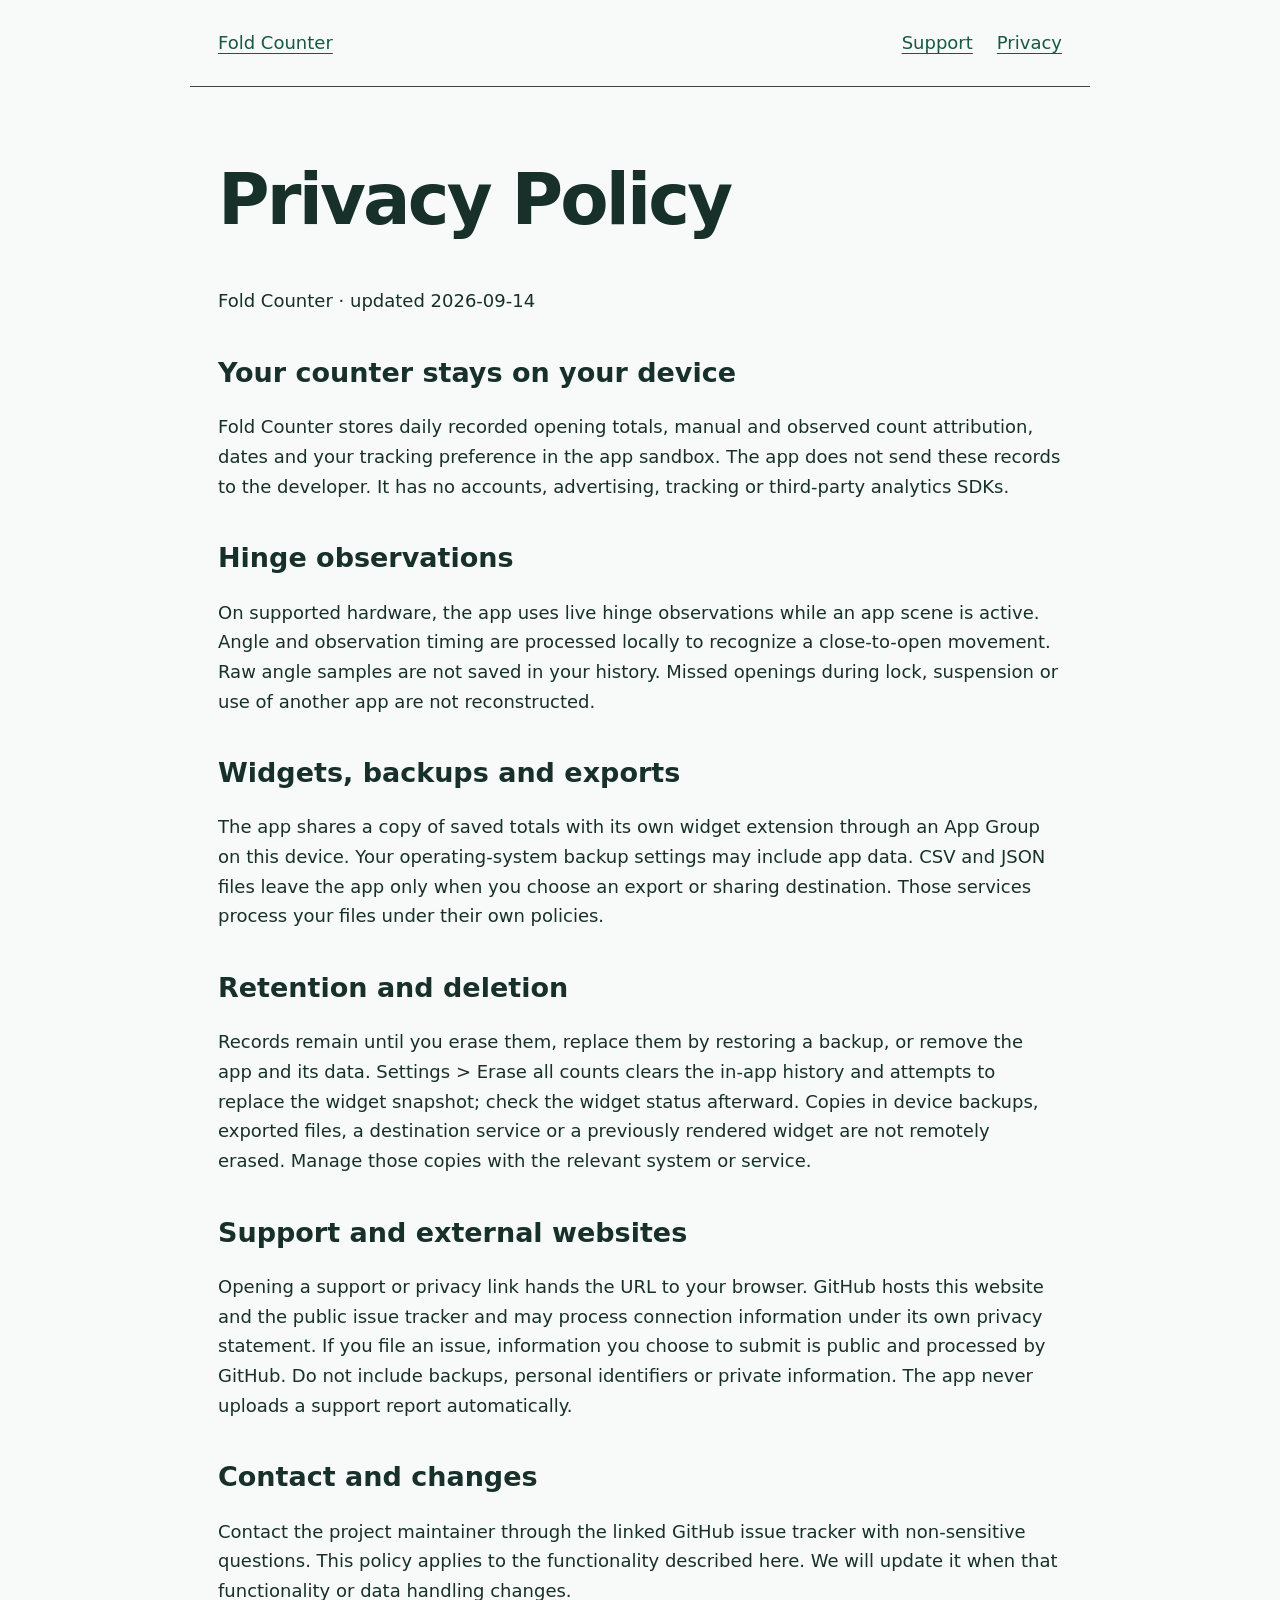
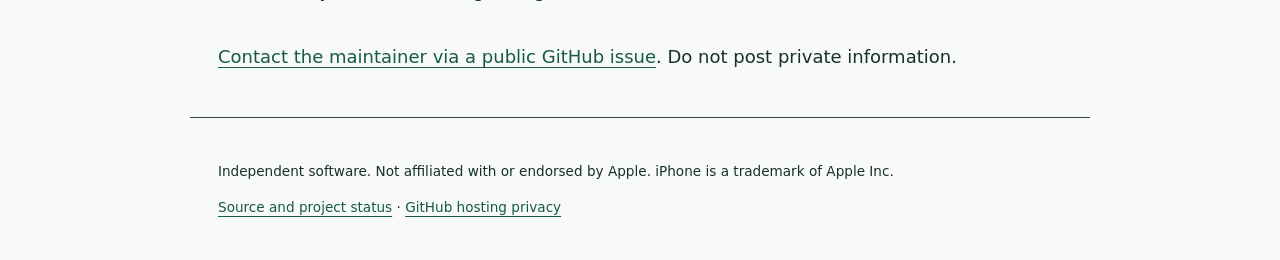
==== site/privacy.html @ 17eff8b4 "Prepare App Store release with ASO research, privacy UI and publishing checks Add qualitative keywor" ====
<!doctype html>
<html lang="en"><head><meta charset="utf-8"><meta name="viewport" content="width=device-width,initial-scale=1">
<title>Privacy Policy | Fold Counter</title><meta name="description" content="Fold Counter privacy policy: local data, counting coverage, widgets, backups and help.">
<link rel="canonical" href="https://seichris.github.io/iphone-duo-fold-counter/privacy.html"><link rel="stylesheet" href="styles.css">
<meta property="og:title" content="Privacy Policy | Fold Counter"><meta property="og:description" content="Fold Counter privacy policy: local data, counting coverage, widgets, backups and help."><meta property="og:type" content="website"><meta property="og:url" content="https://seichris.github.io/iphone-duo-fold-counter/privacy.html">
</head><body><a class="skip" href="#main">Skip to content</a><header><a href="./">Fold Counter</a><nav aria-label="Main"><a href="support.html">Support</a><a href="privacy.html">Privacy</a></nav></header>
<main id="main"><h1>Privacy Policy</h1><p>Fold Counter · updated 2026-09-14</p><section><h2>Your counter stays on your device</h2><p>Fold Counter stores daily recorded opening totals, manual and observed count attribution, dates and your tracking preference in the app sandbox. The app does not send these records to the developer. It has no accounts, advertising, tracking or third-party analytics SDKs.</p></section><section><h2>Hinge observations</h2><p>On supported hardware, the app uses live hinge observations while an app scene is active. Angle and observation timing are processed locally to recognize a close-to-open movement. Raw angle samples are not saved in your history. Missed openings during lock, suspension or use of another app are not reconstructed.</p></section><section><h2>Widgets, backups and exports</h2><p>The app shares a copy of saved totals with its own widget extension through an App Group on this device. Your operating-system backup settings may include app data. CSV and JSON files leave the app only when you choose an export or sharing destination. Those services process your files under their own policies.</p></section><section><h2>Retention and deletion</h2><p>Records remain until you erase them, replace them by restoring a backup, or remove the app and its data. Settings &gt; Erase all counts clears the in-app history and attempts to replace the widget snapshot; check the widget status afterward. Copies in device backups, exported files, a destination service or a previously rendered widget are not remotely erased. Manage those copies with the relevant system or service.</p></section><section><h2>Support and external websites</h2><p>Opening a support or privacy link hands the URL to your browser. GitHub hosts this website and the public issue tracker and may process connection information under its own privacy statement. If you file an issue, information you choose to submit is public and processed by GitHub. Do not include backups, personal identifiers or private information. The app never uploads a support report automatically.</p></section><section><h2>Contact and changes</h2><p>Contact the project maintainer through the linked GitHub issue tracker with non-sensitive questions. This policy applies to the functionality described here. We will update it when that functionality or data handling changes.</p></section><p><a href="https://github.com/seichris/iphone-duo-fold-counter/issues/new">Contact the maintainer via a public GitHub issue</a>. Do not post private information.</p></main><footer><p>Independent software. Not affiliated with or endorsed by Apple. iPhone is a trademark of Apple Inc.</p><p><a href="https://github.com/seichris/iphone-duo-fold-counter">Source and project status</a> · <a href="https://docs.github.com/en/site-policy/privacy-policies/github-general-privacy-statement">GitHub hosting privacy</a></p></footer></body></html>
---- site/styles.css ----
*{box-sizing:border-box}body{margin:0;font:18px/1.65 system-ui,sans-serif;background:#101819;color:#e7f2ee}a{color:#a6edcf;text-underline-offset:4px}a:focus-visible{outline:3px solid #fff;outline-offset:5px}header,main,footer{max-width:900px;margin:auto;padding:28px}header{display:flex;flex-wrap:wrap;gap:24px;justify-content:space-between;border-bottom:1px solid #354843}nav{display:flex;gap:24px}h1{font-size:clamp(2.5rem,7vw,4.4rem);line-height:1.1;letter-spacing:-.04em}h2{line-height:1.25;margin-top:2.5rem}.lead{font-size:1.35rem;color:#bdd4ca}.notice{padding:20px;border:1px solid #67867a;border-radius:12px}.status{font-size:.8rem;text-transform:uppercase;letter-spacing:.12em;color:#a6edcf}section{margin:36px 0}footer{font-size:.85rem;border-top:1px solid #354843}li{margin:.7rem 0}.skip{position:absolute;left:-10000px}.skip:focus{left:16px;top:8px;background:#101819} @media(prefers-color-scheme:light){body{background:#f7faf8;color:#173029}a{color:#165944}.lead{color:#345e4c}.status{color:#245f49}.skip:focus{background:#fff}a:focus-visible{outline-color:#173029}}
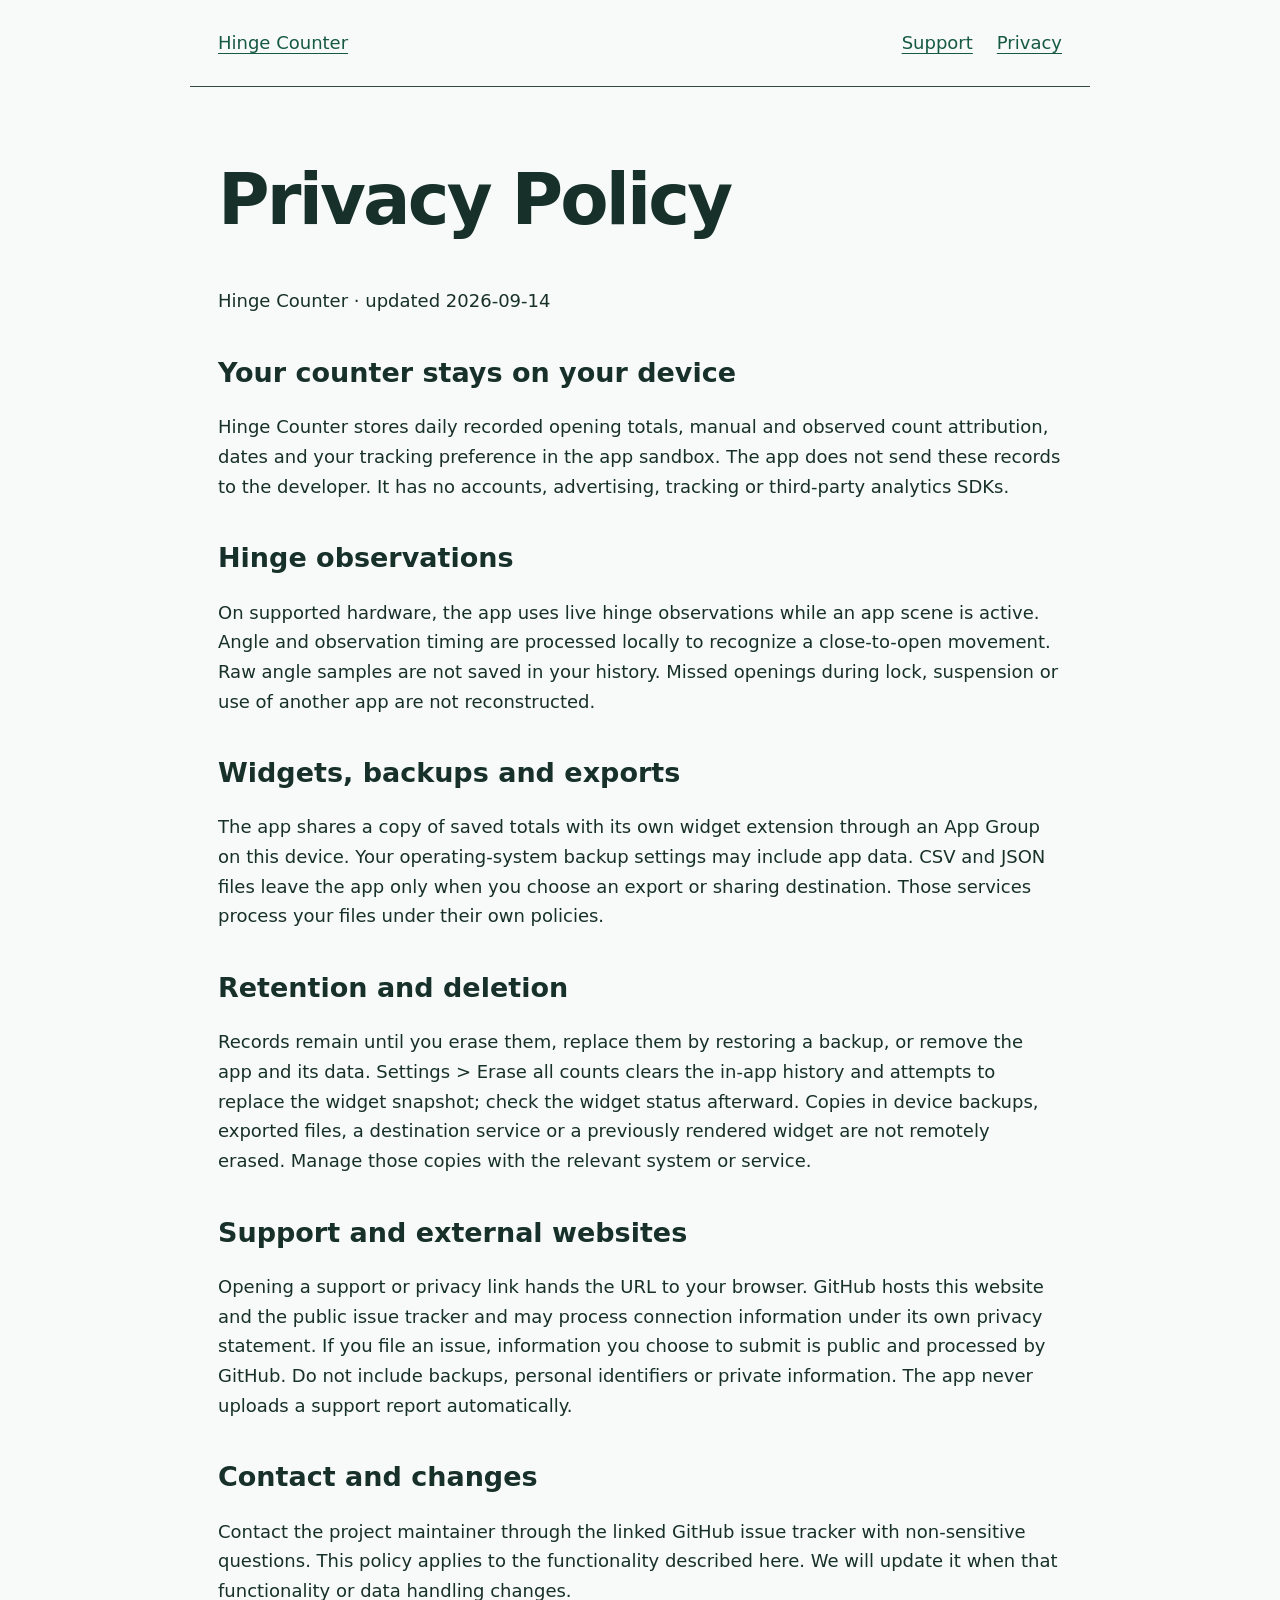
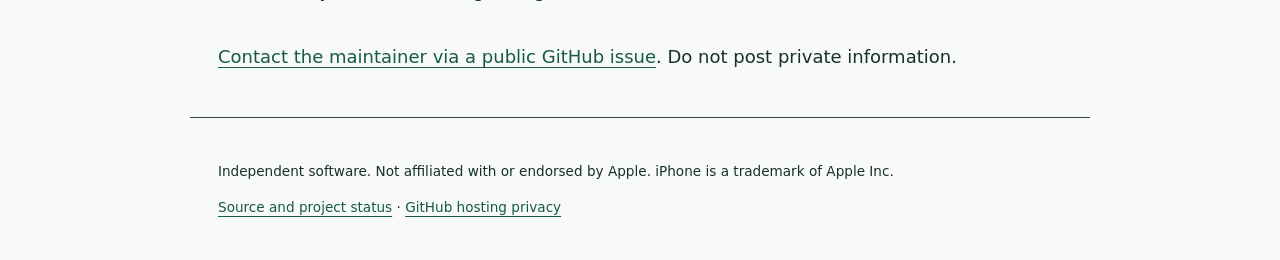
==== commit 871bc429: "Rename product to Hinge Counter and stage release assets" ====
--- a/site/privacy.html
+++ b/site/privacy.html
@@ -1,7 +1,7 @@
 <!doctype html>
 <html lang="en"><head><meta charset="utf-8"><meta name="viewport" content="width=device-width,initial-scale=1">
-<title>Privacy Policy | Fold Counter</title><meta name="description" content="Fold Counter privacy policy: local data, counting coverage, widgets, backups and help.">
-<link rel="canonical" href="https://seichris.github.io/iphone-duo-fold-counter/privacy.html"><link rel="stylesheet" href="styles.css">
-<meta property="og:title" content="Privacy Policy | Fold Counter"><meta property="og:description" content="Fold Counter privacy policy: local data, counting coverage, widgets, backups and help."><meta property="og:type" content="website"><meta property="og:url" content="https://seichris.github.io/iphone-duo-fold-counter/privacy.html">
-</head><body><a class="skip" href="#main">Skip to content</a><header><a href="./">Fold Counter</a><nav aria-label="Main"><a href="support.html">Support</a><a href="privacy.html">Privacy</a></nav></header>
-<main id="main"><h1>Privacy Policy</h1><p>Fold Counter · updated 2026-09-14</p><section><h2>Your counter stays on your device</h2><p>Fold Counter stores daily recorded opening totals, manual and observed count attribution, dates and your tracking preference in the app sandbox. The app does not send these records to the developer. It has no accounts, advertising, tracking or third-party analytics SDKs.</p></section><section><h2>Hinge observations</h2><p>On supported hardware, the app uses live hinge observations while an app scene is active. Angle and observation timing are processed locally to recognize a close-to-open movement. Raw angle samples are not saved in your history. Missed openings during lock, suspension or use of another app are not reconstructed.</p></section><section><h2>Widgets, backups and exports</h2><p>The app shares a copy of saved totals with its own widget extension through an App Group on this device. Your operating-system backup settings may include app data. CSV and JSON files leave the app only when you choose an export or sharing destination. Those services process your files under their own policies.</p></section><section><h2>Retention and deletion</h2><p>Records remain until you erase them, replace them by restoring a backup, or remove the app and its data. Settings &gt; Erase all counts clears the in-app history and attempts to replace the widget snapshot; check the widget status afterward. Copies in device backups, exported files, a destination service or a previously rendered widget are not remotely erased. Manage those copies with the relevant system or service.</p></section><section><h2>Support and external websites</h2><p>Opening a support or privacy link hands the URL to your browser. GitHub hosts this website and the public issue tracker and may process connection information under its own privacy statement. If you file an issue, information you choose to submit is public and processed by GitHub. Do not include backups, personal identifiers or private information. The app never uploads a support report automatically.</p></section><section><h2>Contact and changes</h2><p>Contact the project maintainer through the linked GitHub issue tracker with non-sensitive questions. This policy applies to the functionality described here. We will update it when that functionality or data handling changes.</p></section><p><a href="https://github.com/seichris/iphone-duo-fold-counter/issues/new">Contact the maintainer via a public GitHub issue</a>. Do not post private information.</p></main><footer><p>Independent software. Not affiliated with or endorsed by Apple. iPhone is a trademark of Apple Inc.</p><p><a href="https://github.com/seichris/iphone-duo-fold-counter">Source and project status</a> · <a href="https://docs.github.com/en/site-policy/privacy-policies/github-general-privacy-statement">GitHub hosting privacy</a></p></footer></body></html>
+<title>Privacy Policy | Hinge Counter</title><meta name="description" content="Hinge Counter privacy policy: local data, counting coverage, widgets, backups and help.">
+<link rel="canonical" href="https://seichris.github.io/iphone-duo-hinge-counter/privacy.html"><link rel="stylesheet" href="styles.css">
+<meta property="og:title" content="Privacy Policy | Hinge Counter"><meta property="og:description" content="Hinge Counter privacy policy: local data, counting coverage, widgets, backups and help."><meta property="og:type" content="website"><meta property="og:url" content="https://seichris.github.io/iphone-duo-hinge-counter/privacy.html">
+</head><body><a class="skip" href="#main">Skip to content</a><header><a href="./">Hinge Counter</a><nav aria-label="Main"><a href="support.html">Support</a><a href="privacy.html">Privacy</a></nav></header>
+<main id="main"><h1>Privacy Policy</h1><p>Hinge Counter · updated 2026-09-14</p><section><h2>Your counter stays on your device</h2><p>Hinge Counter stores daily recorded opening totals, manual and observed count attribution, dates and your tracking preference in the app sandbox. The app does not send these records to the developer. It has no accounts, advertising, tracking or third-party analytics SDKs.</p></section><section><h2>Hinge observations</h2><p>On supported hardware, the app uses live hinge observations while an app scene is active. Angle and observation timing are processed locally to recognize a close-to-open movement. Raw angle samples are not saved in your history. Missed openings during lock, suspension or use of another app are not reconstructed.</p></section><section><h2>Widgets, backups and exports</h2><p>The app shares a copy of saved totals with its own widget extension through an App Group on this device. Your operating-system backup settings may include app data. CSV and JSON files leave the app only when you choose an export or sharing destination. Those services process your files under their own policies.</p></section><section><h2>Retention and deletion</h2><p>Records remain until you erase them, replace them by restoring a backup, or remove the app and its data. Settings &gt; Erase all counts clears the in-app history and attempts to replace the widget snapshot; check the widget status afterward. Copies in device backups, exported files, a destination service or a previously rendered widget are not remotely erased. Manage those copies with the relevant system or service.</p></section><section><h2>Support and external websites</h2><p>Opening a support or privacy link hands the URL to your browser. GitHub hosts this website and the public issue tracker and may process connection information under its own privacy statement. If you file an issue, information you choose to submit is public and processed by GitHub. Do not include backups, personal identifiers or private information. The app never uploads a support report automatically.</p></section><section><h2>Contact and changes</h2><p>Contact the project maintainer through the linked GitHub issue tracker with non-sensitive questions. This policy applies to the functionality described here. We will update it when that functionality or data handling changes.</p></section><p><a href="https://github.com/seichris/iphone-duo-hinge-counter/issues/new">Contact the maintainer via a public GitHub issue</a>. Do not post private information.</p></main><footer><p>Independent software. Not affiliated with or endorsed by Apple. iPhone is a trademark of Apple Inc.</p><p><a href="https://github.com/seichris/iphone-duo-hinge-counter">Source and project status</a> · <a href="https://docs.github.com/en/site-policy/privacy-policies/github-general-privacy-statement">GitHub hosting privacy</a></p></footer></body></html>
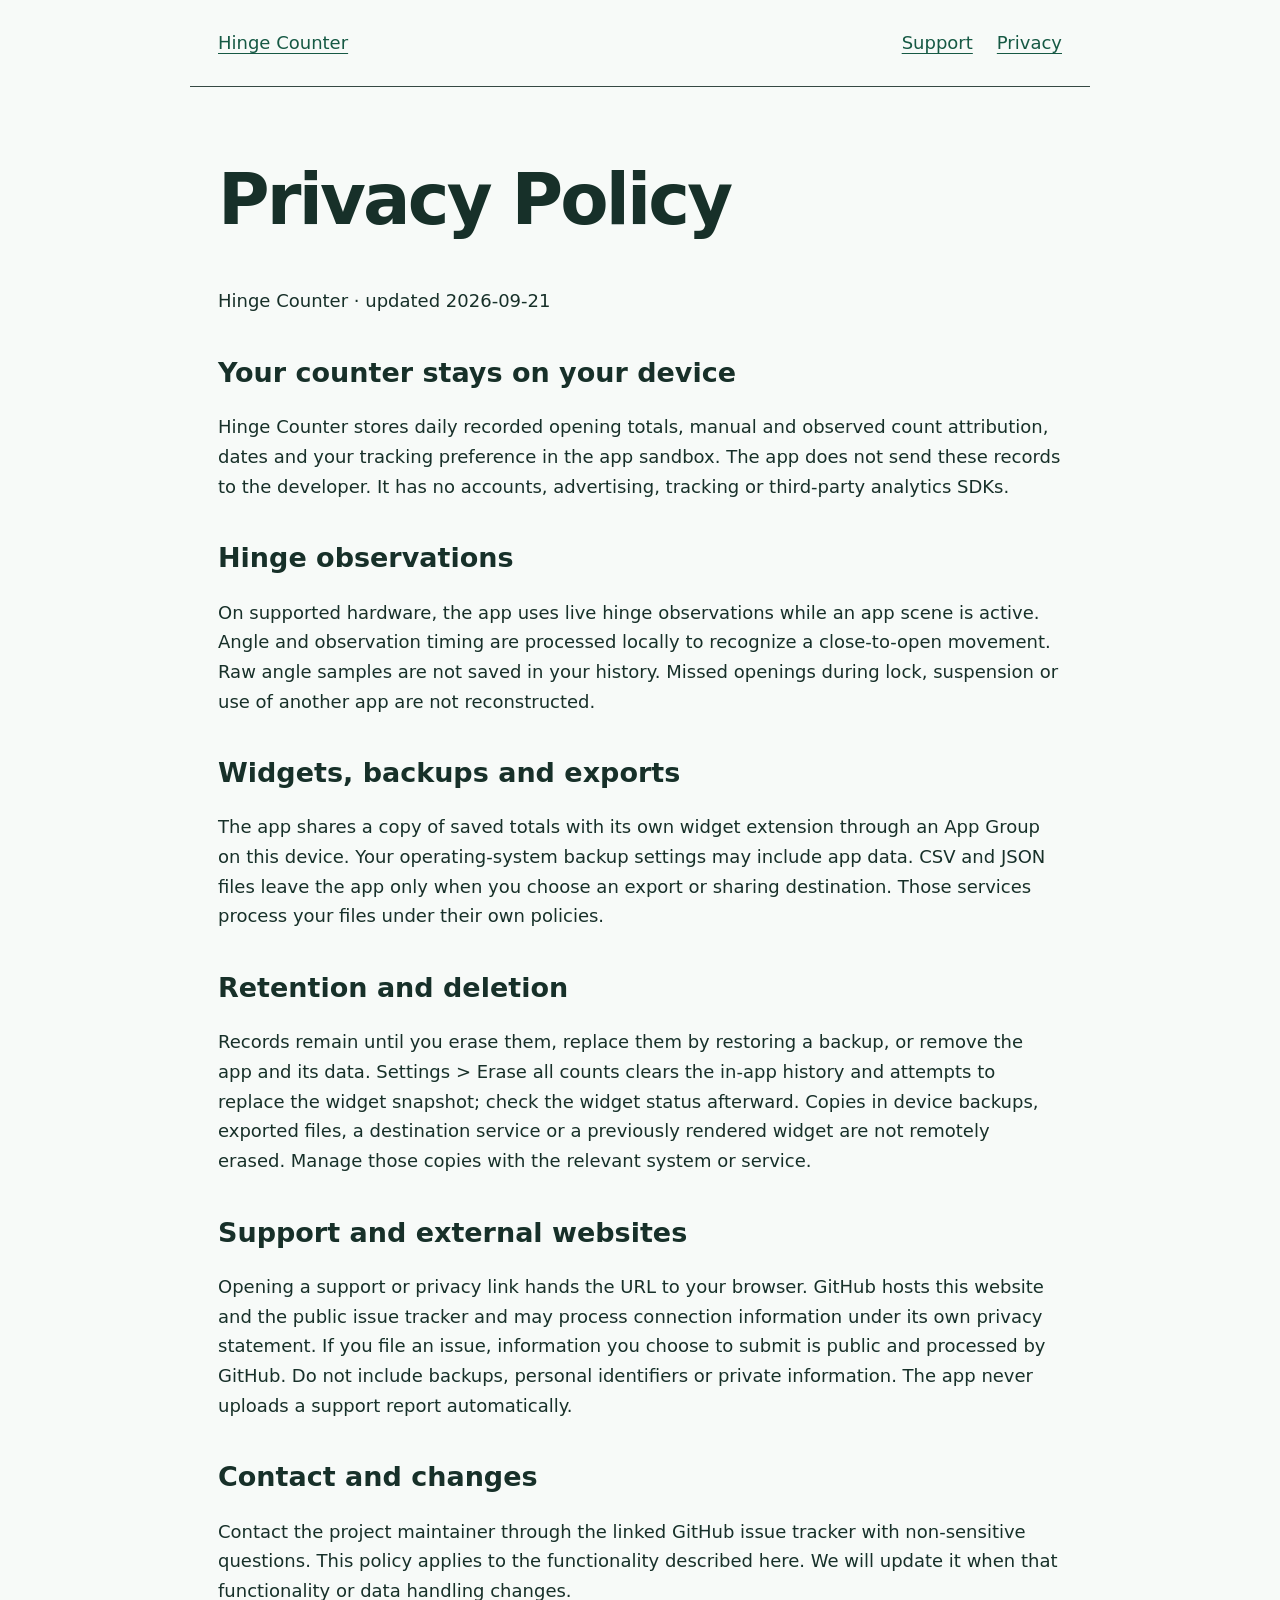
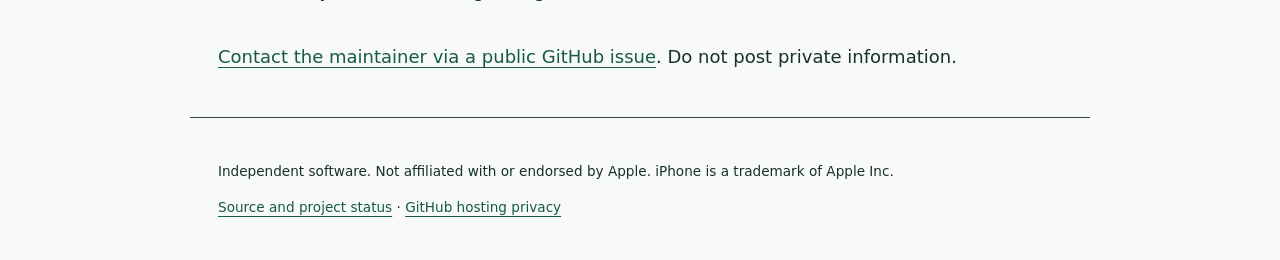
==== commit 091c4675: "Refresh release support copy for simulator validation" ====
--- a/site/privacy.html
+++ b/site/privacy.html
@@ -4,4 +4,4 @@
 <link rel="canonical" href="https://seichris.github.io/iphone-duo-hinge-counter/privacy.html"><link rel="stylesheet" href="styles.css">
 <meta property="og:title" content="Privacy Policy | Hinge Counter"><meta property="og:description" content="Hinge Counter privacy policy: local data, counting coverage, widgets, backups and help."><meta property="og:type" content="website"><meta property="og:url" content="https://seichris.github.io/iphone-duo-hinge-counter/privacy.html">
 </head><body><a class="skip" href="#main">Skip to content</a><header><a href="./">Hinge Counter</a><nav aria-label="Main"><a href="support.html">Support</a><a href="privacy.html">Privacy</a></nav></header>
-<main id="main"><h1>Privacy Policy</h1><p>Hinge Counter · updated 2026-09-14</p><section><h2>Your counter stays on your device</h2><p>Hinge Counter stores daily recorded opening totals, manual and observed count attribution, dates and your tracking preference in the app sandbox. The app does not send these records to the developer. It has no accounts, advertising, tracking or third-party analytics SDKs.</p></section><section><h2>Hinge observations</h2><p>On supported hardware, the app uses live hinge observations while an app scene is active. Angle and observation timing are processed locally to recognize a close-to-open movement. Raw angle samples are not saved in your history. Missed openings during lock, suspension or use of another app are not reconstructed.</p></section><section><h2>Widgets, backups and exports</h2><p>The app shares a copy of saved totals with its own widget extension through an App Group on this device. Your operating-system backup settings may include app data. CSV and JSON files leave the app only when you choose an export or sharing destination. Those services process your files under their own policies.</p></section><section><h2>Retention and deletion</h2><p>Records remain until you erase them, replace them by restoring a backup, or remove the app and its data. Settings &gt; Erase all counts clears the in-app history and attempts to replace the widget snapshot; check the widget status afterward. Copies in device backups, exported files, a destination service or a previously rendered widget are not remotely erased. Manage those copies with the relevant system or service.</p></section><section><h2>Support and external websites</h2><p>Opening a support or privacy link hands the URL to your browser. GitHub hosts this website and the public issue tracker and may process connection information under its own privacy statement. If you file an issue, information you choose to submit is public and processed by GitHub. Do not include backups, personal identifiers or private information. The app never uploads a support report automatically.</p></section><section><h2>Contact and changes</h2><p>Contact the project maintainer through the linked GitHub issue tracker with non-sensitive questions. This policy applies to the functionality described here. We will update it when that functionality or data handling changes.</p></section><p><a href="https://github.com/seichris/iphone-duo-hinge-counter/issues/new">Contact the maintainer via a public GitHub issue</a>. Do not post private information.</p></main><footer><p>Independent software. Not affiliated with or endorsed by Apple. iPhone is a trademark of Apple Inc.</p><p><a href="https://github.com/seichris/iphone-duo-hinge-counter">Source and project status</a> · <a href="https://docs.github.com/en/site-policy/privacy-policies/github-general-privacy-statement">GitHub hosting privacy</a></p></footer></body></html>
+<main id="main"><h1>Privacy Policy</h1><p>Hinge Counter · updated 2026-09-21</p><section><h2>Your counter stays on your device</h2><p>Hinge Counter stores daily recorded opening totals, manual and observed count attribution, dates and your tracking preference in the app sandbox. The app does not send these records to the developer. It has no accounts, advertising, tracking or third-party analytics SDKs.</p></section><section><h2>Hinge observations</h2><p>On supported hardware, the app uses live hinge observations while an app scene is active. Angle and observation timing are processed locally to recognize a close-to-open movement. Raw angle samples are not saved in your history. Missed openings during lock, suspension or use of another app are not reconstructed.</p></section><section><h2>Widgets, backups and exports</h2><p>The app shares a copy of saved totals with its own widget extension through an App Group on this device. Your operating-system backup settings may include app data. CSV and JSON files leave the app only when you choose an export or sharing destination. Those services process your files under their own policies.</p></section><section><h2>Retention and deletion</h2><p>Records remain until you erase them, replace them by restoring a backup, or remove the app and its data. Settings &gt; Erase all counts clears the in-app history and attempts to replace the widget snapshot; check the widget status afterward. Copies in device backups, exported files, a destination service or a previously rendered widget are not remotely erased. Manage those copies with the relevant system or service.</p></section><section><h2>Support and external websites</h2><p>Opening a support or privacy link hands the URL to your browser. GitHub hosts this website and the public issue tracker and may process connection information under its own privacy statement. If you file an issue, information you choose to submit is public and processed by GitHub. Do not include backups, personal identifiers or private information. The app never uploads a support report automatically.</p></section><section><h2>Contact and changes</h2><p>Contact the project maintainer through the linked GitHub issue tracker with non-sensitive questions. This policy applies to the functionality described here. We will update it when that functionality or data handling changes.</p></section><p><a href="https://github.com/seichris/iphone-duo-hinge-counter/issues/new">Contact the maintainer via a public GitHub issue</a>. Do not post private information.</p></main><footer><p>Independent software. Not affiliated with or endorsed by Apple. iPhone is a trademark of Apple Inc.</p><p><a href="https://github.com/seichris/iphone-duo-hinge-counter">Source and project status</a> · <a href="https://docs.github.com/en/site-policy/privacy-policies/github-general-privacy-statement">GitHub hosting privacy</a></p></footer></body></html>
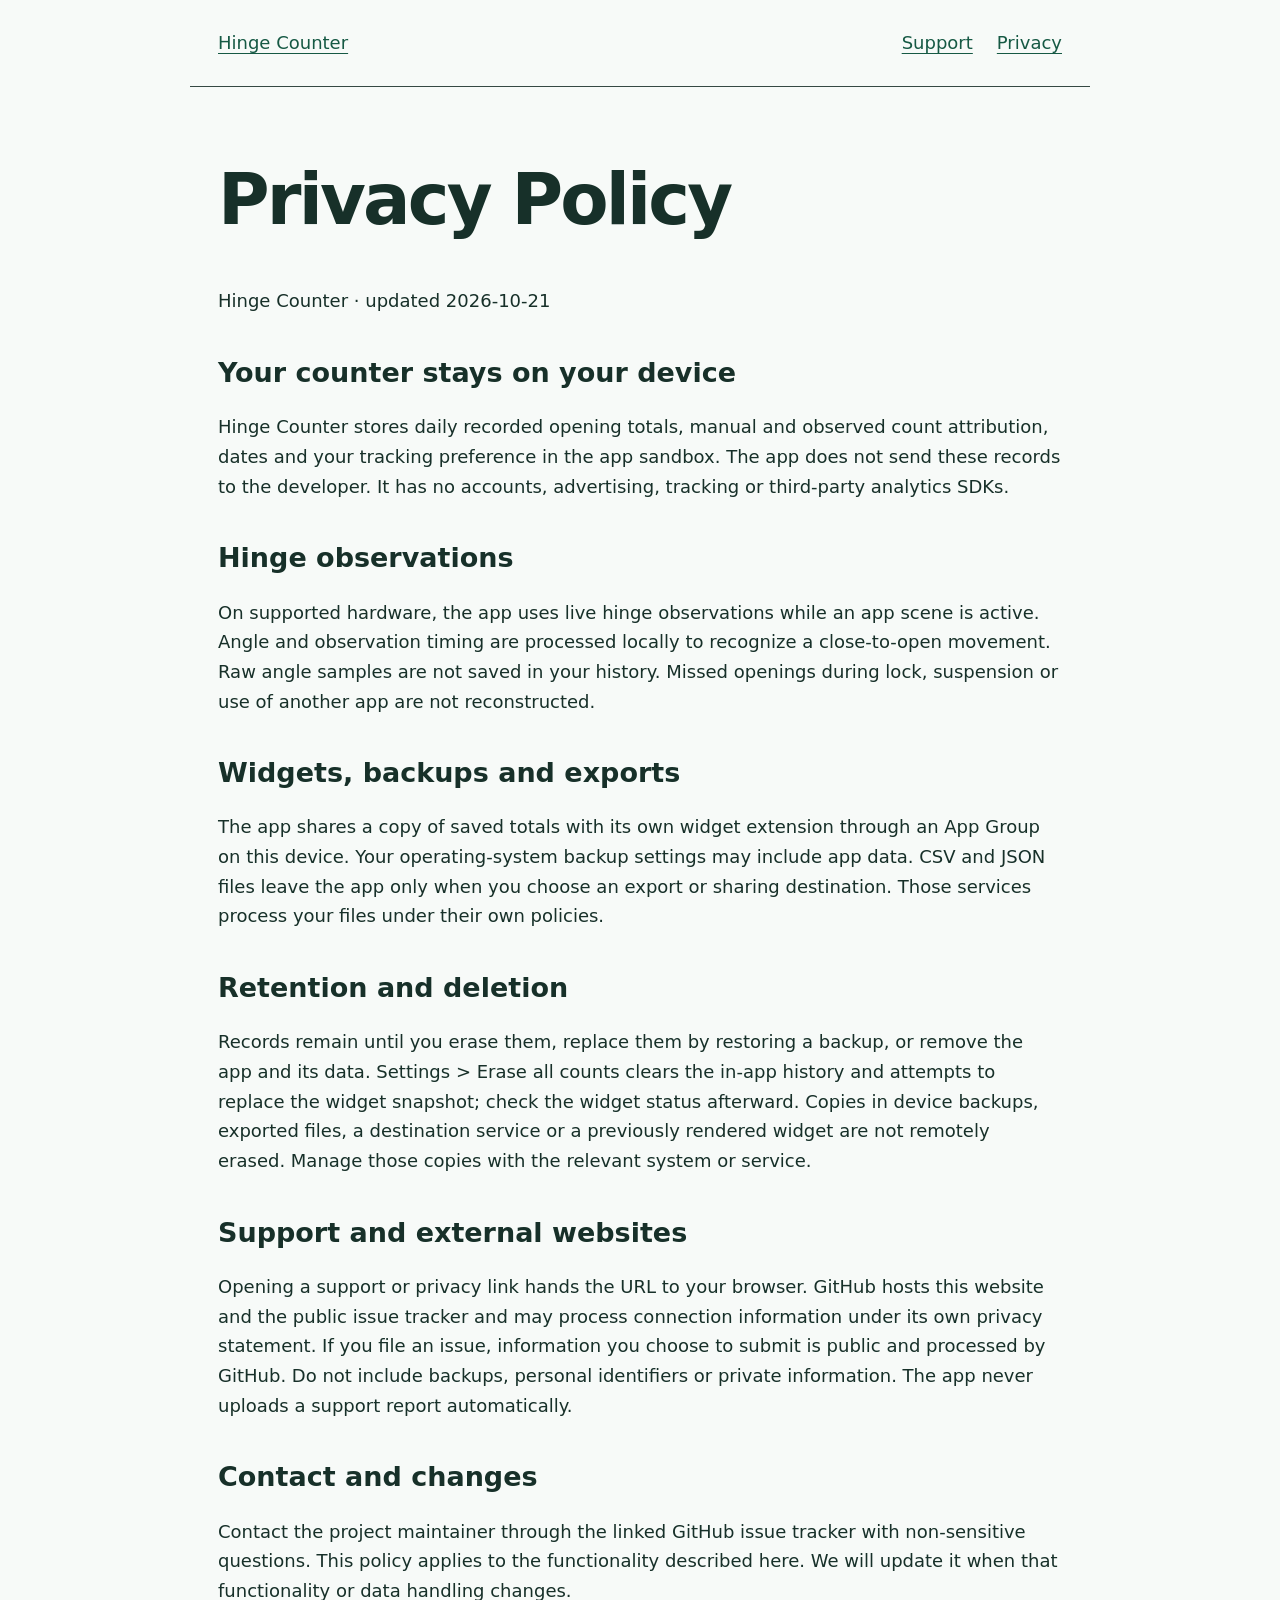
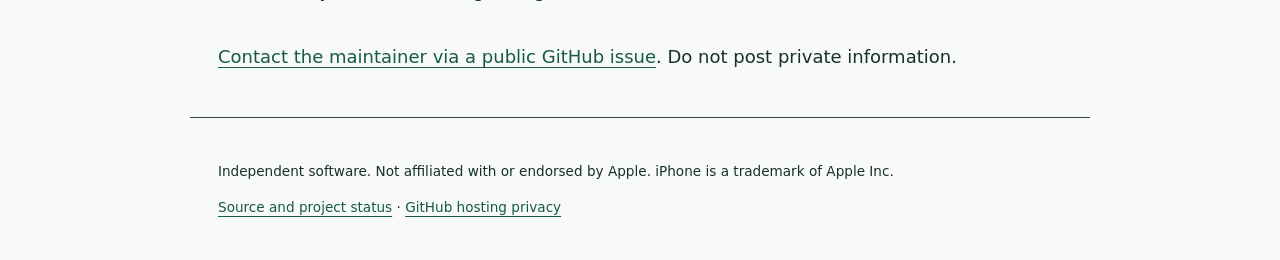
==== commit d18496ff: "Add all-time history and period widgets with development-only manual entry" ====
--- a/site/privacy.html
+++ b/site/privacy.html
@@ -4,4 +4,4 @@
 <link rel="canonical" href="https://seichris.github.io/iphone-duo-hinge-counter/privacy.html"><link rel="stylesheet" href="styles.css">
 <meta property="og:title" content="Privacy Policy | Hinge Counter"><meta property="og:description" content="Hinge Counter privacy policy: local data, counting coverage, widgets, backups and help."><meta property="og:type" content="website"><meta property="og:url" content="https://seichris.github.io/iphone-duo-hinge-counter/privacy.html">
 </head><body><a class="skip" href="#main">Skip to content</a><header><a href="./">Hinge Counter</a><nav aria-label="Main"><a href="support.html">Support</a><a href="privacy.html">Privacy</a></nav></header>
-<main id="main"><h1>Privacy Policy</h1><p>Hinge Counter · updated 2026-09-21</p><section><h2>Your counter stays on your device</h2><p>Hinge Counter stores daily recorded opening totals, manual and observed count attribution, dates and your tracking preference in the app sandbox. The app does not send these records to the developer. It has no accounts, advertising, tracking or third-party analytics SDKs.</p></section><section><h2>Hinge observations</h2><p>On supported hardware, the app uses live hinge observations while an app scene is active. Angle and observation timing are processed locally to recognize a close-to-open movement. Raw angle samples are not saved in your history. Missed openings during lock, suspension or use of another app are not reconstructed.</p></section><section><h2>Widgets, backups and exports</h2><p>The app shares a copy of saved totals with its own widget extension through an App Group on this device. Your operating-system backup settings may include app data. CSV and JSON files leave the app only when you choose an export or sharing destination. Those services process your files under their own policies.</p></section><section><h2>Retention and deletion</h2><p>Records remain until you erase them, replace them by restoring a backup, or remove the app and its data. Settings &gt; Erase all counts clears the in-app history and attempts to replace the widget snapshot; check the widget status afterward. Copies in device backups, exported files, a destination service or a previously rendered widget are not remotely erased. Manage those copies with the relevant system or service.</p></section><section><h2>Support and external websites</h2><p>Opening a support or privacy link hands the URL to your browser. GitHub hosts this website and the public issue tracker and may process connection information under its own privacy statement. If you file an issue, information you choose to submit is public and processed by GitHub. Do not include backups, personal identifiers or private information. The app never uploads a support report automatically.</p></section><section><h2>Contact and changes</h2><p>Contact the project maintainer through the linked GitHub issue tracker with non-sensitive questions. This policy applies to the functionality described here. We will update it when that functionality or data handling changes.</p></section><p><a href="https://github.com/seichris/iphone-duo-hinge-counter/issues/new">Contact the maintainer via a public GitHub issue</a>. Do not post private information.</p></main><footer><p>Independent software. Not affiliated with or endorsed by Apple. iPhone is a trademark of Apple Inc.</p><p><a href="https://github.com/seichris/iphone-duo-hinge-counter">Source and project status</a> · <a href="https://docs.github.com/en/site-policy/privacy-policies/github-general-privacy-statement">GitHub hosting privacy</a></p></footer></body></html>
+<main id="main"><h1>Privacy Policy</h1><p>Hinge Counter · updated 2026-10-21</p><section><h2>Your counter stays on your device</h2><p>Hinge Counter stores daily recorded opening totals, manual and observed count attribution, dates and your tracking preference in the app sandbox. The app does not send these records to the developer. It has no accounts, advertising, tracking or third-party analytics SDKs.</p></section><section><h2>Hinge observations</h2><p>On supported hardware, the app uses live hinge observations while an app scene is active. Angle and observation timing are processed locally to recognize a close-to-open movement. Raw angle samples are not saved in your history. Missed openings during lock, suspension or use of another app are not reconstructed.</p></section><section><h2>Widgets, backups and exports</h2><p>The app shares a copy of saved totals with its own widget extension through an App Group on this device. Your operating-system backup settings may include app data. CSV and JSON files leave the app only when you choose an export or sharing destination. Those services process your files under their own policies.</p></section><section><h2>Retention and deletion</h2><p>Records remain until you erase them, replace them by restoring a backup, or remove the app and its data. Settings &gt; Erase all counts clears the in-app history and attempts to replace the widget snapshot; check the widget status afterward. Copies in device backups, exported files, a destination service or a previously rendered widget are not remotely erased. Manage those copies with the relevant system or service.</p></section><section><h2>Support and external websites</h2><p>Opening a support or privacy link hands the URL to your browser. GitHub hosts this website and the public issue tracker and may process connection information under its own privacy statement. If you file an issue, information you choose to submit is public and processed by GitHub. Do not include backups, personal identifiers or private information. The app never uploads a support report automatically.</p></section><section><h2>Contact and changes</h2><p>Contact the project maintainer through the linked GitHub issue tracker with non-sensitive questions. This policy applies to the functionality described here. We will update it when that functionality or data handling changes.</p></section><p><a href="https://github.com/seichris/iphone-duo-hinge-counter/issues/new">Contact the maintainer via a public GitHub issue</a>. Do not post private information.</p></main><footer><p>Independent software. Not affiliated with or endorsed by Apple. iPhone is a trademark of Apple Inc.</p><p><a href="https://github.com/seichris/iphone-duo-hinge-counter">Source and project status</a> · <a href="https://docs.github.com/en/site-policy/privacy-policies/github-general-privacy-statement">GitHub hosting privacy</a></p></footer></body></html>
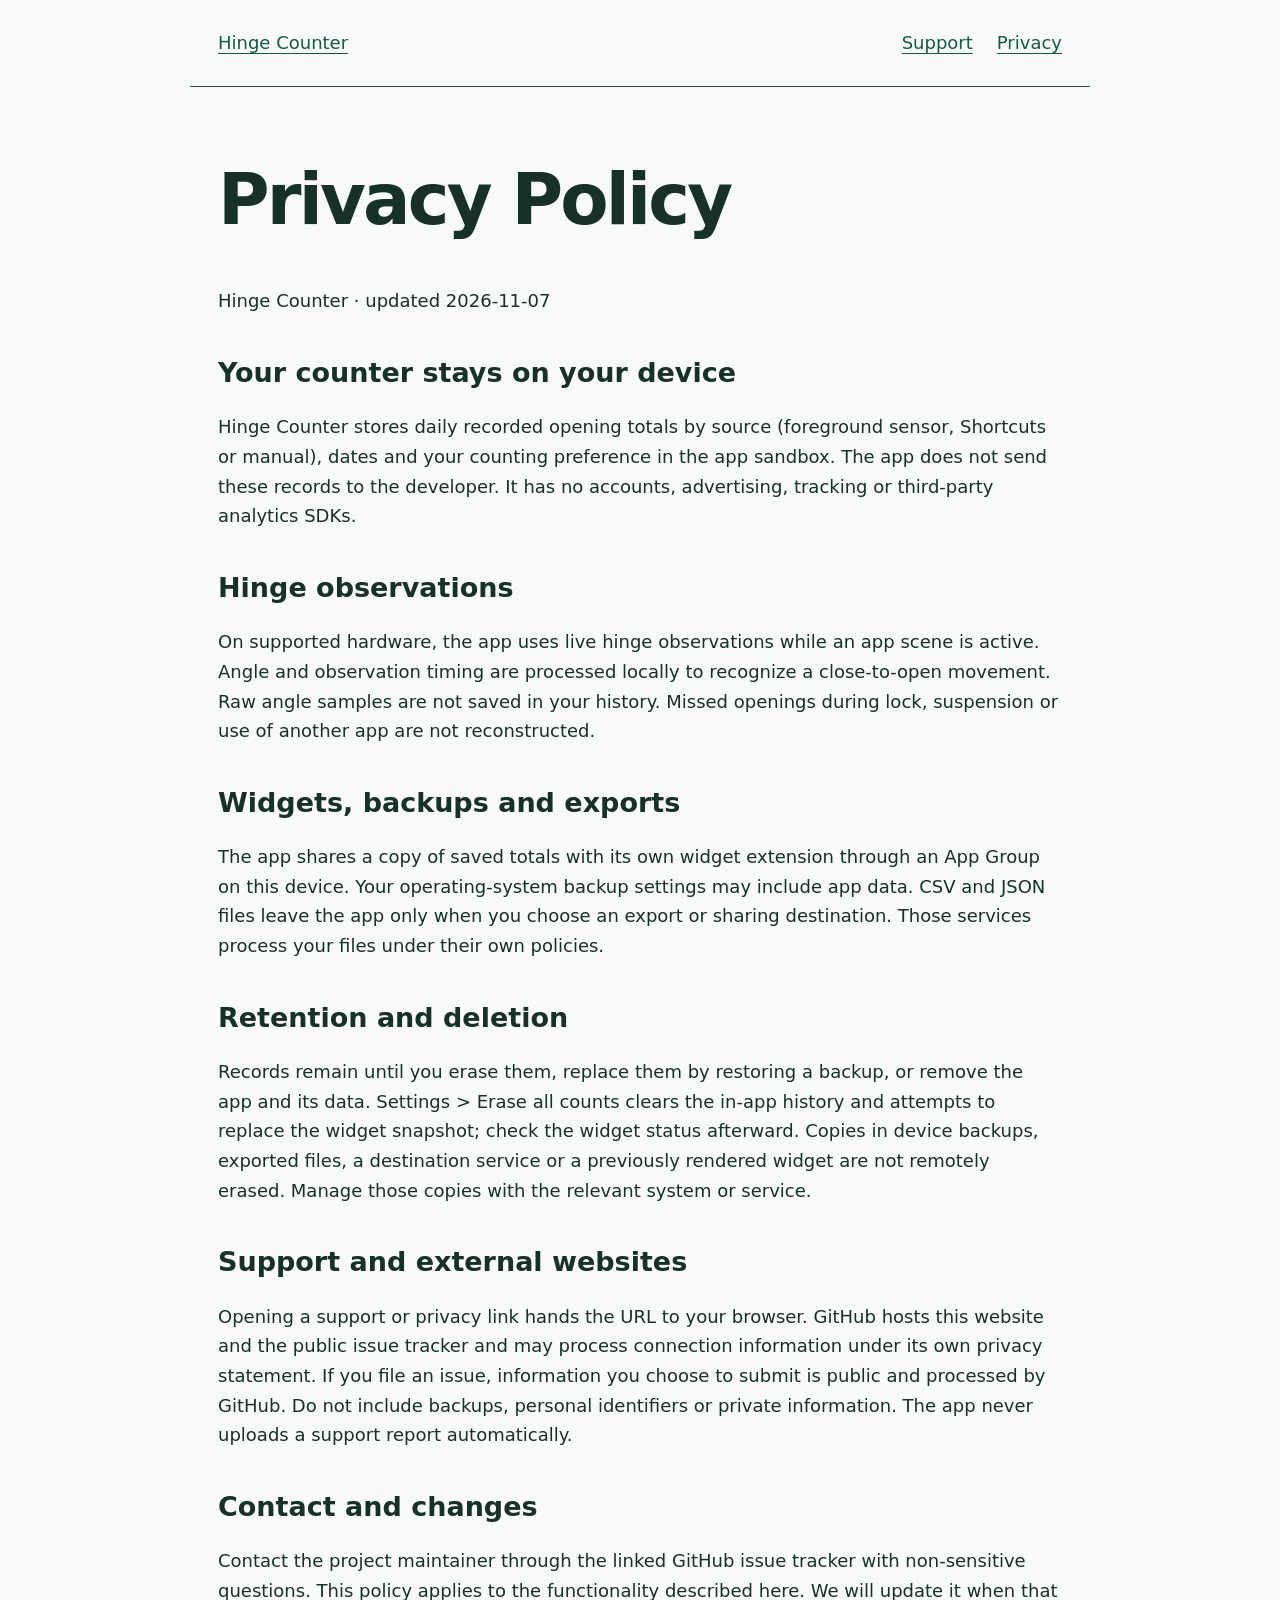
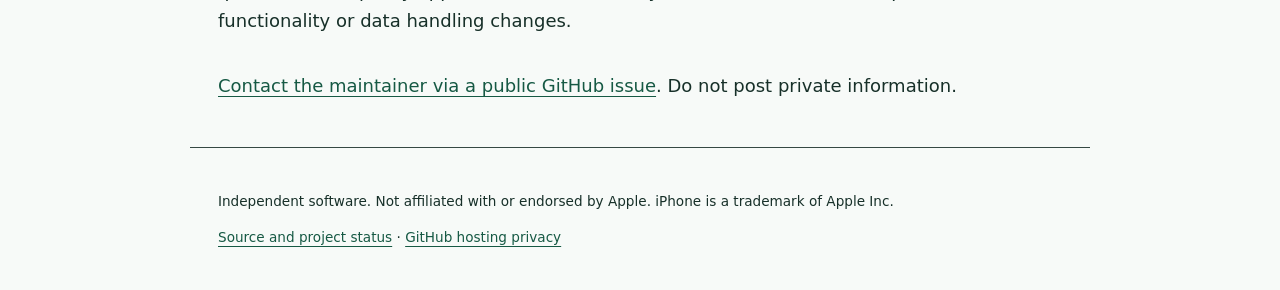
==== commit d688d535: "Add Shortcuts opening counts and guided automation setup" ====
--- a/site/privacy.html
+++ b/site/privacy.html
@@ -4,4 +4,4 @@
 <link rel="canonical" href="https://seichris.github.io/iphone-duo-hinge-counter/privacy.html"><link rel="stylesheet" href="styles.css">
 <meta property="og:title" content="Privacy Policy | Hinge Counter"><meta property="og:description" content="Hinge Counter privacy policy: local data, counting coverage, widgets, backups and help."><meta property="og:type" content="website"><meta property="og:url" content="https://seichris.github.io/iphone-duo-hinge-counter/privacy.html">
 </head><body><a class="skip" href="#main">Skip to content</a><header><a href="./">Hinge Counter</a><nav aria-label="Main"><a href="support.html">Support</a><a href="privacy.html">Privacy</a></nav></header>
-<main id="main"><h1>Privacy Policy</h1><p>Hinge Counter · updated 2026-10-21</p><section><h2>Your counter stays on your device</h2><p>Hinge Counter stores daily recorded opening totals, manual and observed count attribution, dates and your tracking preference in the app sandbox. The app does not send these records to the developer. It has no accounts, advertising, tracking or third-party analytics SDKs.</p></section><section><h2>Hinge observations</h2><p>On supported hardware, the app uses live hinge observations while an app scene is active. Angle and observation timing are processed locally to recognize a close-to-open movement. Raw angle samples are not saved in your history. Missed openings during lock, suspension or use of another app are not reconstructed.</p></section><section><h2>Widgets, backups and exports</h2><p>The app shares a copy of saved totals with its own widget extension through an App Group on this device. Your operating-system backup settings may include app data. CSV and JSON files leave the app only when you choose an export or sharing destination. Those services process your files under their own policies.</p></section><section><h2>Retention and deletion</h2><p>Records remain until you erase them, replace them by restoring a backup, or remove the app and its data. Settings &gt; Erase all counts clears the in-app history and attempts to replace the widget snapshot; check the widget status afterward. Copies in device backups, exported files, a destination service or a previously rendered widget are not remotely erased. Manage those copies with the relevant system or service.</p></section><section><h2>Support and external websites</h2><p>Opening a support or privacy link hands the URL to your browser. GitHub hosts this website and the public issue tracker and may process connection information under its own privacy statement. If you file an issue, information you choose to submit is public and processed by GitHub. Do not include backups, personal identifiers or private information. The app never uploads a support report automatically.</p></section><section><h2>Contact and changes</h2><p>Contact the project maintainer through the linked GitHub issue tracker with non-sensitive questions. This policy applies to the functionality described here. We will update it when that functionality or data handling changes.</p></section><p><a href="https://github.com/seichris/iphone-duo-hinge-counter/issues/new">Contact the maintainer via a public GitHub issue</a>. Do not post private information.</p></main><footer><p>Independent software. Not affiliated with or endorsed by Apple. iPhone is a trademark of Apple Inc.</p><p><a href="https://github.com/seichris/iphone-duo-hinge-counter">Source and project status</a> · <a href="https://docs.github.com/en/site-policy/privacy-policies/github-general-privacy-statement">GitHub hosting privacy</a></p></footer></body></html>
+<main id="main"><h1>Privacy Policy</h1><p>Hinge Counter · updated 2026-11-07</p><section><h2>Your counter stays on your device</h2><p>Hinge Counter stores daily recorded opening totals by source (foreground sensor, Shortcuts or manual), dates and your counting preference in the app sandbox. The app does not send these records to the developer. It has no accounts, advertising, tracking or third-party analytics SDKs.</p></section><section><h2>Hinge observations</h2><p>On supported hardware, the app uses live hinge observations while an app scene is active. Angle and observation timing are processed locally to recognize a close-to-open movement. Raw angle samples are not saved in your history. Missed openings during lock, suspension or use of another app are not reconstructed.</p></section><section><h2>Widgets, backups and exports</h2><p>The app shares a copy of saved totals with its own widget extension through an App Group on this device. Your operating-system backup settings may include app data. CSV and JSON files leave the app only when you choose an export or sharing destination. Those services process your files under their own policies.</p></section><section><h2>Retention and deletion</h2><p>Records remain until you erase them, replace them by restoring a backup, or remove the app and its data. Settings &gt; Erase all counts clears the in-app history and attempts to replace the widget snapshot; check the widget status afterward. Copies in device backups, exported files, a destination service or a previously rendered widget are not remotely erased. Manage those copies with the relevant system or service.</p></section><section><h2>Support and external websites</h2><p>Opening a support or privacy link hands the URL to your browser. GitHub hosts this website and the public issue tracker and may process connection information under its own privacy statement. If you file an issue, information you choose to submit is public and processed by GitHub. Do not include backups, personal identifiers or private information. The app never uploads a support report automatically.</p></section><section><h2>Contact and changes</h2><p>Contact the project maintainer through the linked GitHub issue tracker with non-sensitive questions. This policy applies to the functionality described here. We will update it when that functionality or data handling changes.</p></section><p><a href="https://github.com/seichris/iphone-duo-hinge-counter/issues/new">Contact the maintainer via a public GitHub issue</a>. Do not post private information.</p></main><footer><p>Independent software. Not affiliated with or endorsed by Apple. iPhone is a trademark of Apple Inc.</p><p><a href="https://github.com/seichris/iphone-duo-hinge-counter">Source and project status</a> · <a href="https://docs.github.com/en/site-policy/privacy-policies/github-general-privacy-statement">GitHub hosting privacy</a></p></footer></body></html>
